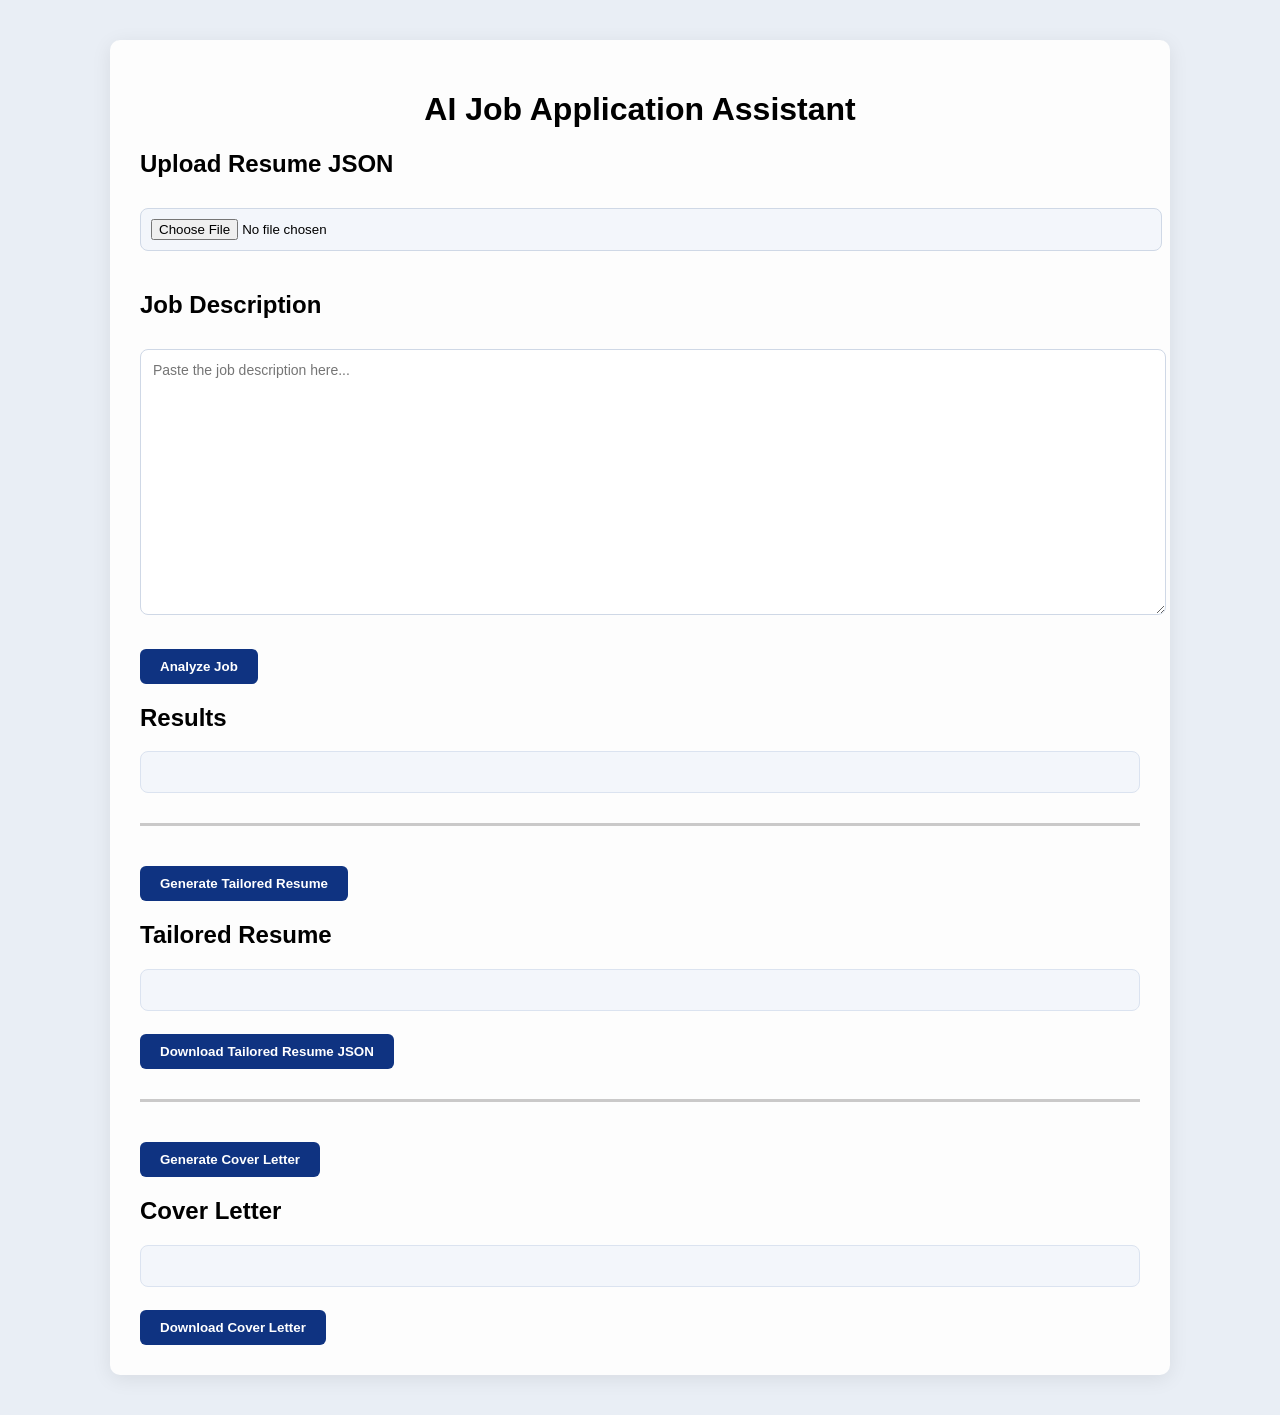
==== frontend/index.html @ 61732468 "Add loading states" ====
<!DOCTYPE html>
<html lang="en">
<head>
    <meta charset="UTF-8">
    <meta name="viewport" content="width=device-width, initial-scale=1.0">
    <link rel="stylesheet" href="style.css">
    <title>AI Job Application Assistant</title>
</head>

<body>
    <div class = "container">

        <h1>AI Job Application Assistant</h1>

        <div>
            <h2>Upload Resume JSON</h2>

            <input 
                type="file" 
                id="resumeUpload" 
                accept=".json"
            >
        </div>

        <div>
            <h2>Job Description</h2>

            <textarea
                id="jobDescription"
                placeholder="Paste the job description here..."
                rows="15"
                cols="80"
            ></textarea>
        </div>

        <div>
            <button onclick="analyzeJob()">
                Analyze Job
            </button>
        </div>

        <div>
            <h2>Results</h2>

            <pre id="results"></pre>
        </div>
        <hr>
        <div>
            <button onclick="generateResume()">
                Generate Tailored Resume
            </button>
        <h2>Tailored Resume</h2>
        <pre id="resumeResults"></pre>
        <button onclick="downloadResumeJson()">
                Download Tailored Resume JSON
        </button>
        </div>
        <hr>
        <div>
            <button onclick="generateCoverLetter()">
                Generate Cover Letter
            </button>
            <h2>Cover Letter</h2>
            <pre id="coverLetterResults"></pre>
            <button onclick="downloadCoverLetter()">
                Download Cover Letter
            </button>
        </div>
    </div>
    <script src="script.js"></script>
</body>
</html>
---- frontend/style.css ----
body {
    font-family: Arial, sans-serif;
    background-color: #e9eef5;
    margin: 0;
    padding: 40px;
}

.container {
    max-width: 1000px;
    margin: auto;
    background-color: #fdfdfd;
    padding: 30px;
    border-radius: 10px;
    box-shadow: 0 4px 20px rgba(0,0,0,0.08);
}

h1 {
    text-align: center;
}

input[type="file"] {
    margin-top: 10px;
    margin-bottom: 20px;
    padding: 10px;
    background-color: #f3f6fb;
    border: 1px solid #cfd8e6;
    border-radius: 8px;
    width: 100%;
}

textarea {
    width: 100%;
    min-height: 200px;
    margin-top: 10px;
    margin-bottom: 20px;
    padding: 12px;
    border: 1px solid #cfd8e6;
    border-radius: 8px;
    font-family: Arial, sans-serif;
    font-size: 14px;
    resize: vertical;
}

button {
    padding: 10px 20px;
    margin-right: 10px;
    margin-top: 10px;
    cursor: pointer;
    border: none;
    border-radius: 6px;
    background-color: #0f3381;
    color: white;
    font-weight: bold;
    transition: 0.2s;
}

pre {
    background-color: #f3f6fb;
    padding: 20px;
    overflow-x: auto;
    white-space: pre-wrap;
    border-radius: 8px;
    border: 1px solid #dbe3f0;
    line-height: 1.5;
}

section {
    margin-bottom: 40px;
}

button:hover {
    opacity: 0.9;
}

hr {
    margin: 30px 0;
    border: none;
    border-top: 3px solid #cac9c9;
}
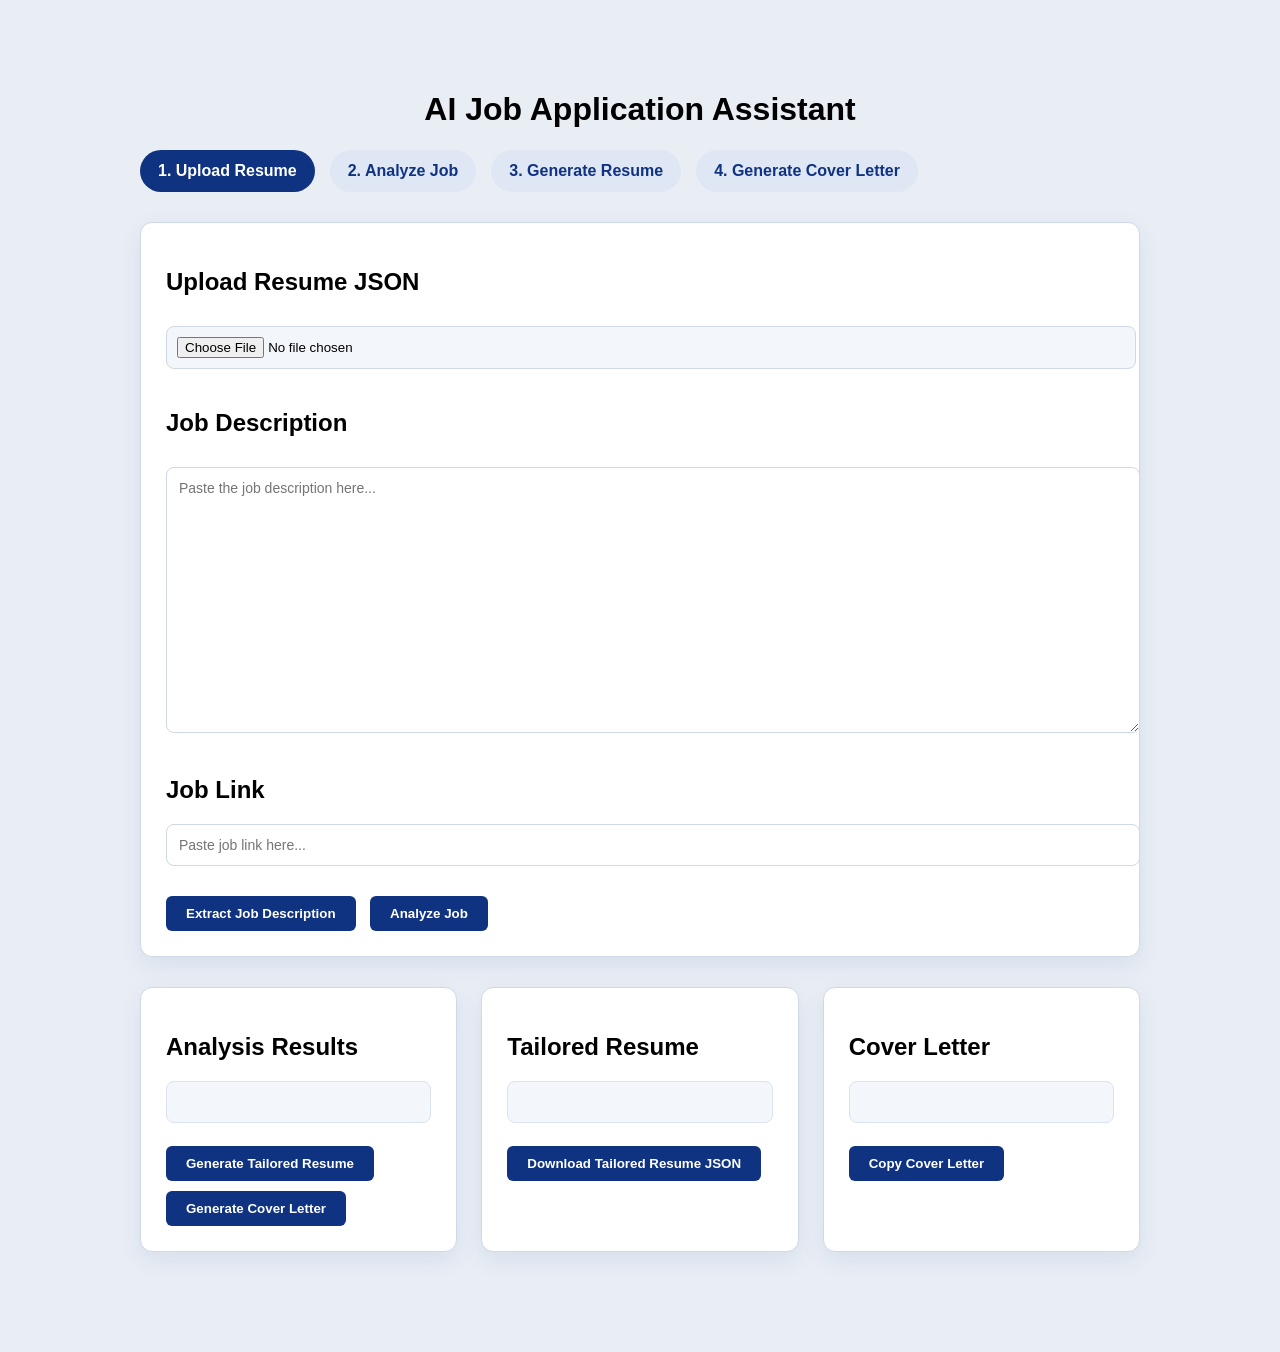
==== commit 74577ee3: "Add job URL extraction workflow and improve frontend UX" ====
--- a/frontend/index.html
+++ b/frontend/index.html
@@ -12,7 +12,29 @@
 
         <h1>AI Job Application Assistant</h1>
 
-        <div>
+        <div class="workflow-steps">
+
+            <div id="step1" class="step active">
+                1. Upload Resume
+            </div>
+
+            <div id="step2" class="step">
+                2. Analyze Job
+            </div>
+
+            <div id="step3" class="step">
+                3. Generate Resume
+            </div>
+
+            <div id="step4" class="step">
+                4. Generate Cover Letter
+            </div>
+
+        </div>
+
+        <div id="statusMessage"></div>
+
+        <div class="card">
             <h2>Upload Resume JSON</h2>
 
             <input 
@@ -20,9 +42,6 @@
                 id="resumeUpload" 
                 accept=".json"
             >
-        </div>
-
-        <div>
             <h2>Job Description</h2>
 
             <textarea
@@ -31,40 +50,51 @@
                 rows="15"
                 cols="80"
             ></textarea>
-        </div>
 
-        <div>
-            <button onclick="analyzeJob()">
+            <h2>Job Link</h2>
+
+            <input
+                type="text"
+                id="jobLink"
+                placeholder="Paste job link here..."
+            >
+            <button id="extractButton" onclick="extractJobFromUrl()">
+                Extract Job Description
+            </button>
+
+            <button id="analyzeButton" onclick="analyzeJob()">
                 Analyze Job
             </button>
         </div>
+        <div class = "workflow-grid">
+            <div class="card">
+                <h2>Analysis Results</h2>
+                <pre id="analysisResults"></pre>
 
-        <div>
-            <h2>Results</h2>
+                <button id="resumeButton" onclick="generateResume()">
+                    Generate Tailored Resume
+                </button>
+                
+                <button id="coverLetterButton" onclick="generateCoverLetter()">
+                    Generate Cover Letter
+                </button>
+            </div>
+            <div class="card">
+                <h2>Tailored Resume</h2>
+                <pre id="resumeResults"></pre>
 
-            <pre id="results"></pre>
-        </div>
-        <hr>
-        <div>
-            <button onclick="generateResume()">
-                Generate Tailored Resume
-            </button>
-        <h2>Tailored Resume</h2>
-        <pre id="resumeResults"></pre>
-        <button onclick="downloadResumeJson()">
-                Download Tailored Resume JSON
-        </button>
-        </div>
-        <hr>
-        <div>
-            <button onclick="generateCoverLetter()">
-                Generate Cover Letter
-            </button>
-            <h2>Cover Letter</h2>
-            <pre id="coverLetterResults"></pre>
-            <button onclick="downloadCoverLetter()">
-                Download Cover Letter
-            </button>
+                <button onclick="downloadResumeJson()">
+                        Download Tailored Resume JSON
+                </button>
+            </div>
+            <div class="card">
+                <h2>Cover Letter</h2>
+                <pre id="coverLetterResults"></pre>
+
+                <button onclick="copyCoverLetter()">
+                    Copy Cover Letter
+                </button>
+            </div>
         </div>
     </div>
     <script src="script.js"></script>
--- a/frontend/style.css
+++ b/frontend/style.css
@@ -8,10 +8,17 @@
 .container {
     max-width: 1000px;
     margin: auto;
-    background-color: #fdfdfd;
     padding: 30px;
-    border-radius: 10px;
-    box-shadow: 0 4px 20px rgba(0,0,0,0.08);
+}
+
+#statusMessage {
+    margin-bottom: 20px;
+    padding: 12px;
+    border-radius: 8px;
+    background-color: #e8f0fe;
+    color: #0f3381;
+    font-weight: bold;
+    display: none;
 }
 
 h1 {
@@ -26,6 +33,30 @@
     border: 1px solid #cfd8e6;
     border-radius: 8px;
     width: 100%;
+}
+
+input[type="text"] {
+    width: 100%;
+    padding: 12px;
+    border: 1px solid #cfd8e6;
+    border-radius: 8px;
+    font-size: 14px;
+    margin-bottom: 20px;
+}
+
+.card {
+    background-color: #ffffff;
+    border: 1px solid #cfd8e6;
+    border-radius: 12px;
+    padding: 25px;
+    margin-bottom: 30px;
+    box-shadow: 0 8px 24px rgba(15, 51, 129, 0.08);
+}
+
+.workflow-grid {
+    display: grid;
+    grid-template-columns: repeat(3, 1fr);
+    gap: 24px;
 }
 
 textarea {
@@ -72,8 +103,27 @@
     opacity: 0.9;
 }
 
-hr {
-    margin: 30px 0;
-    border: none;
-    border-top: 3px solid #cac9c9;
+.workflow-steps {
+    display: flex;
+    gap: 15px;
+    margin-bottom: 30px;
+    flex-wrap: wrap;
+}
+
+.step {
+    padding: 12px 18px;
+    border-radius: 999px;
+    background-color: #dfe7f5;
+    color: #0f3381;
+    font-weight: bold;
+}
+
+.step.active {
+    background-color: #0f3381;
+    color: white;
+}
+
+.step.completed {
+    background-color: #4caf50;
+    color: white;
 }
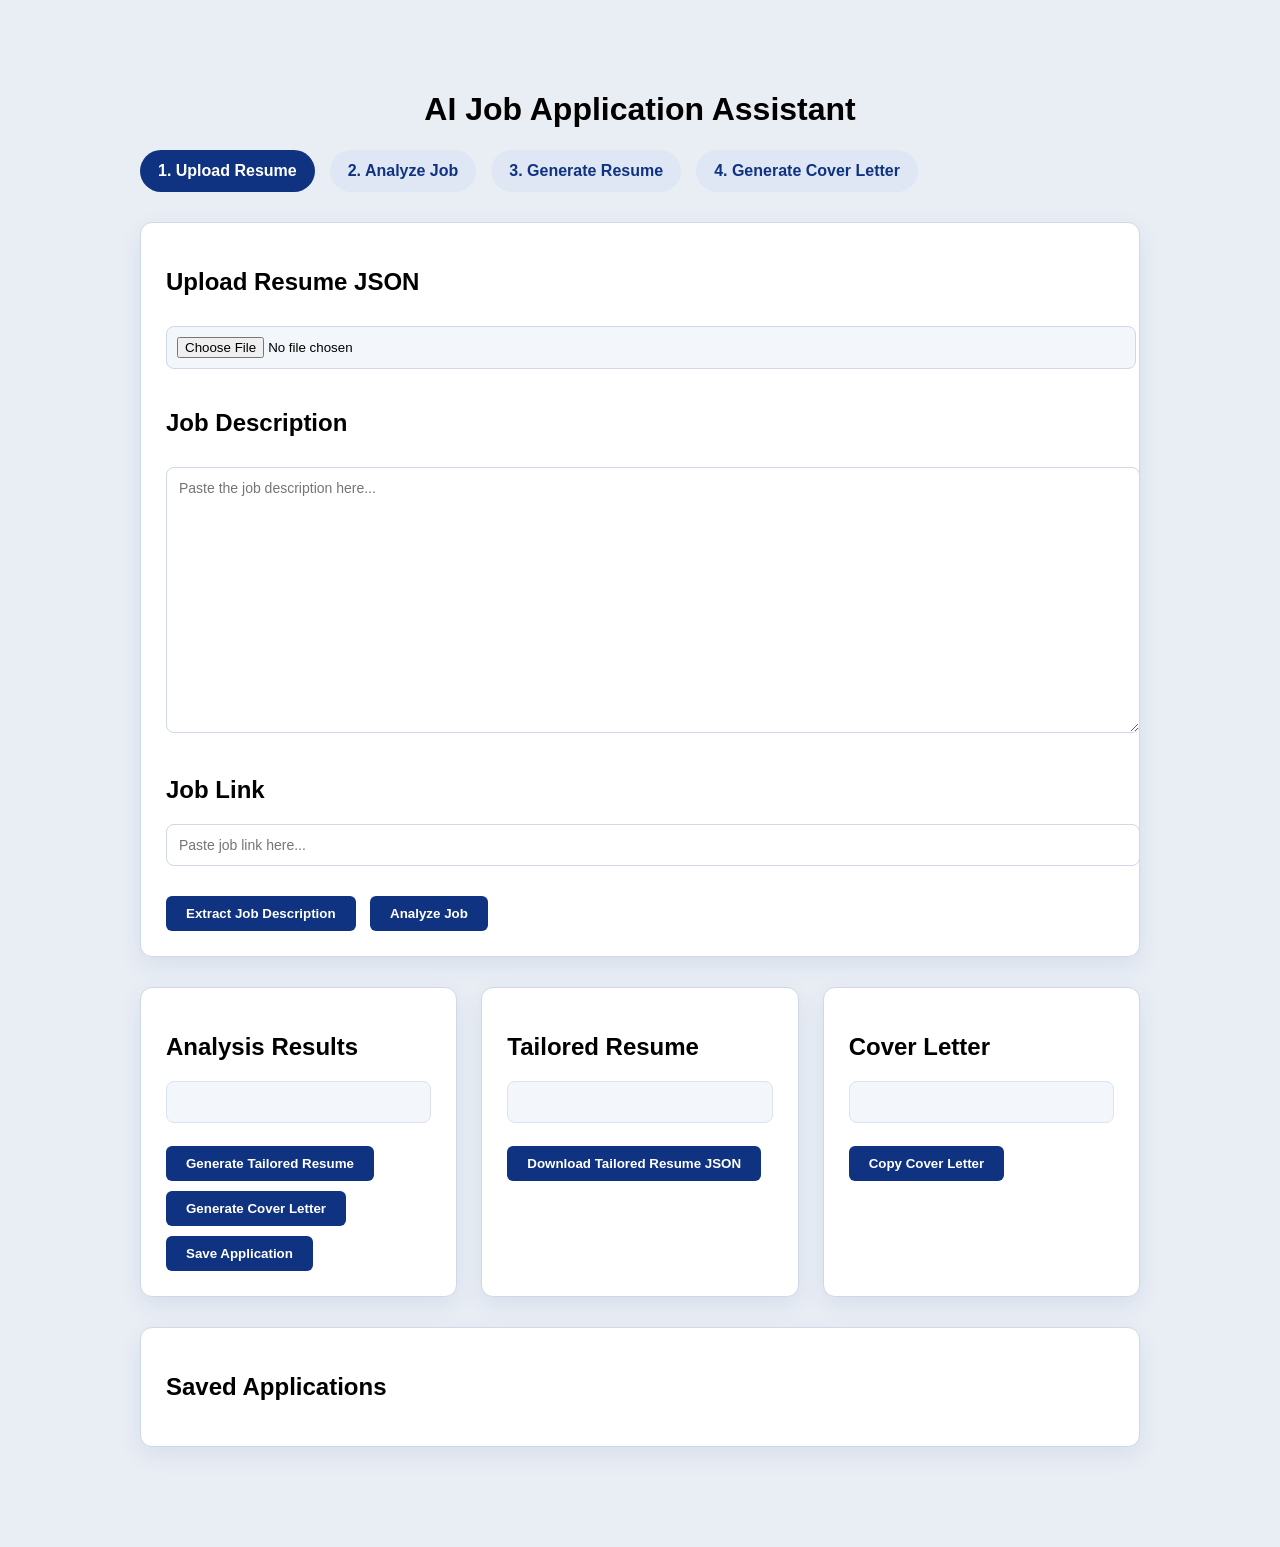
==== commit 1492dd9f: "Add local application tracking with persistent storage" ====
--- a/frontend/index.html
+++ b/frontend/index.html
@@ -78,6 +78,10 @@
                 <button id="coverLetterButton" onclick="generateCoverLetter()">
                     Generate Cover Letter
                 </button>
+
+                <button onclick="saveApplication()">
+                    Save Application
+                </button>
             </div>
             <div class="card">
                 <h2>Tailored Resume</h2>
@@ -96,6 +100,10 @@
                 </button>
             </div>
         </div>
+        <div class="card">
+            <h2>Saved Applications</h2>
+            <div id="savedApplicationsList"></div>
+        </div>
     </div>
     <script src="script.js"></script>
 </body>
--- a/frontend/style.css
+++ b/frontend/style.css
@@ -126,4 +126,13 @@
 .step.completed {
     background-color: #4caf50;
     color: white;
+}
+
+.saved-application {
+    background-color: #f3f6fb;
+    border: 1px solid #dbe3f0;
+    border-radius: 8px;
+    padding: 15px;
+    margin-bottom: 12px;
+    line-height: 1.5;
 }
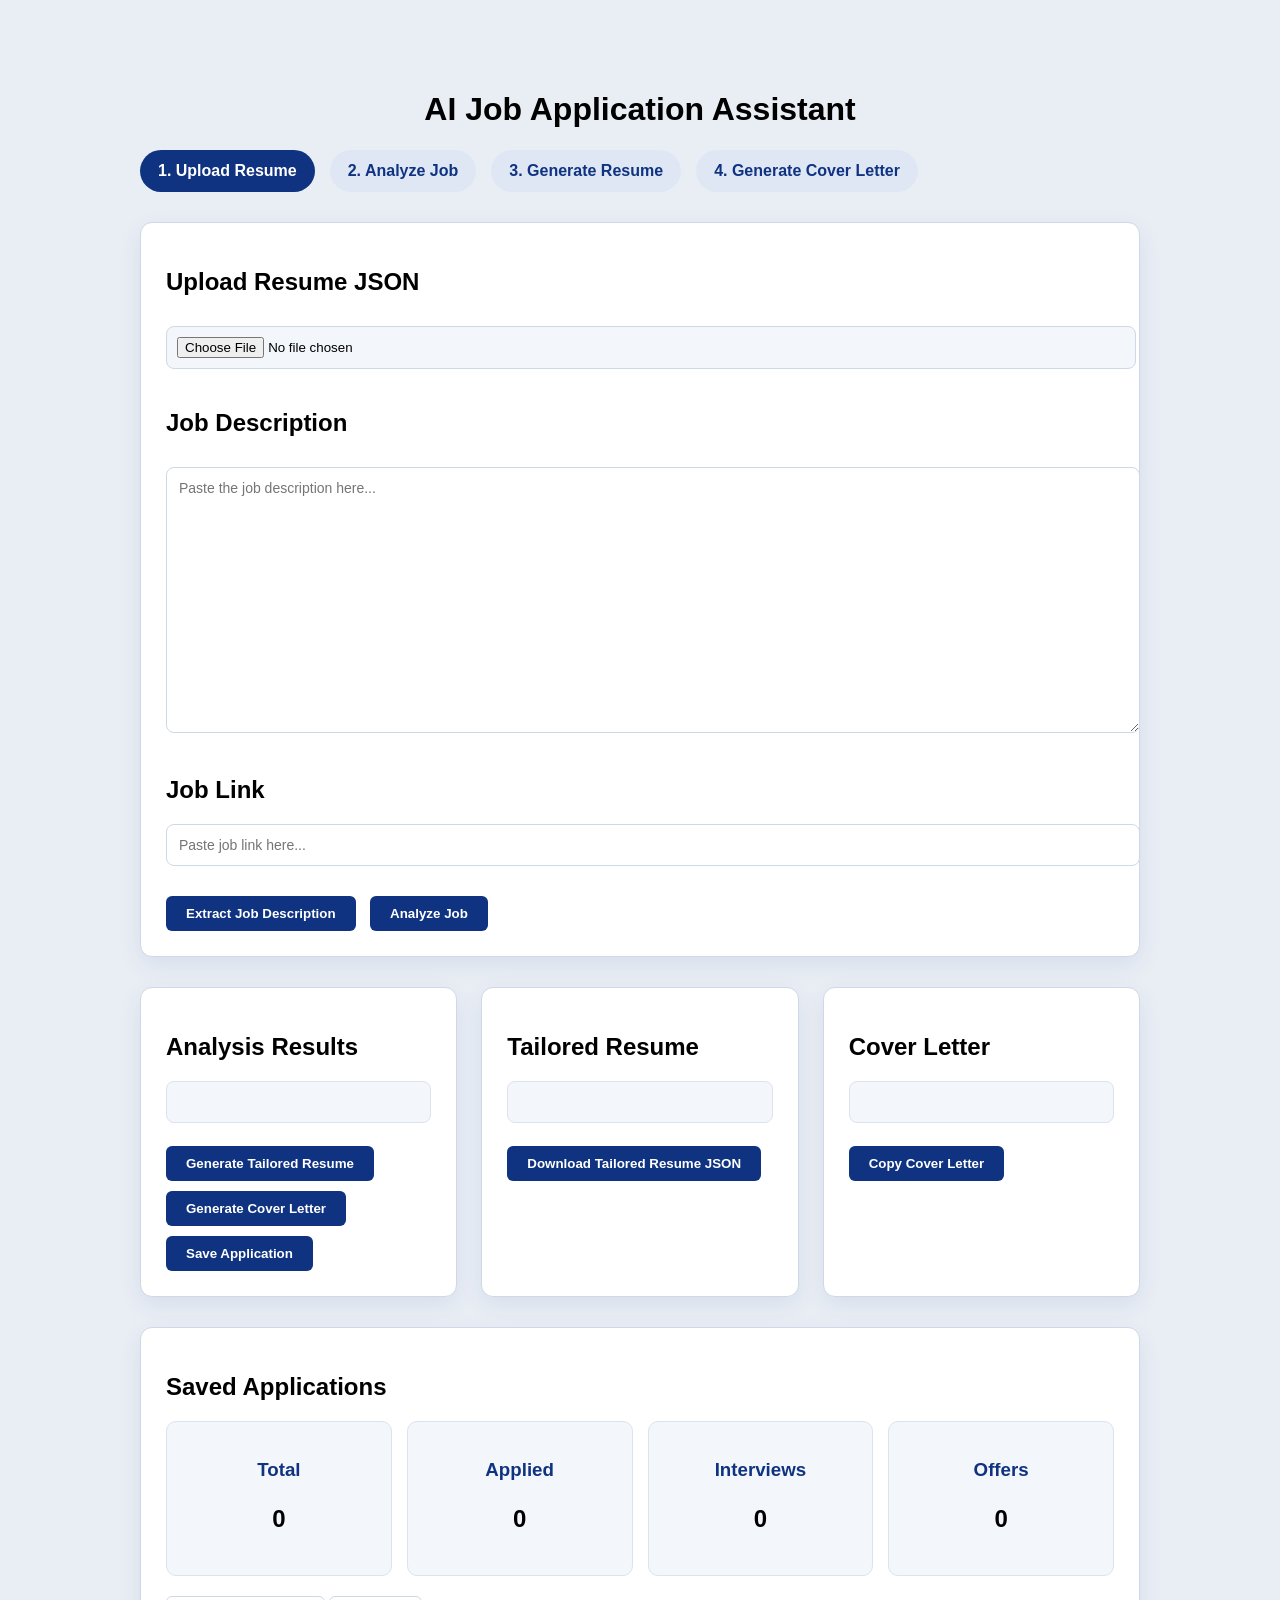
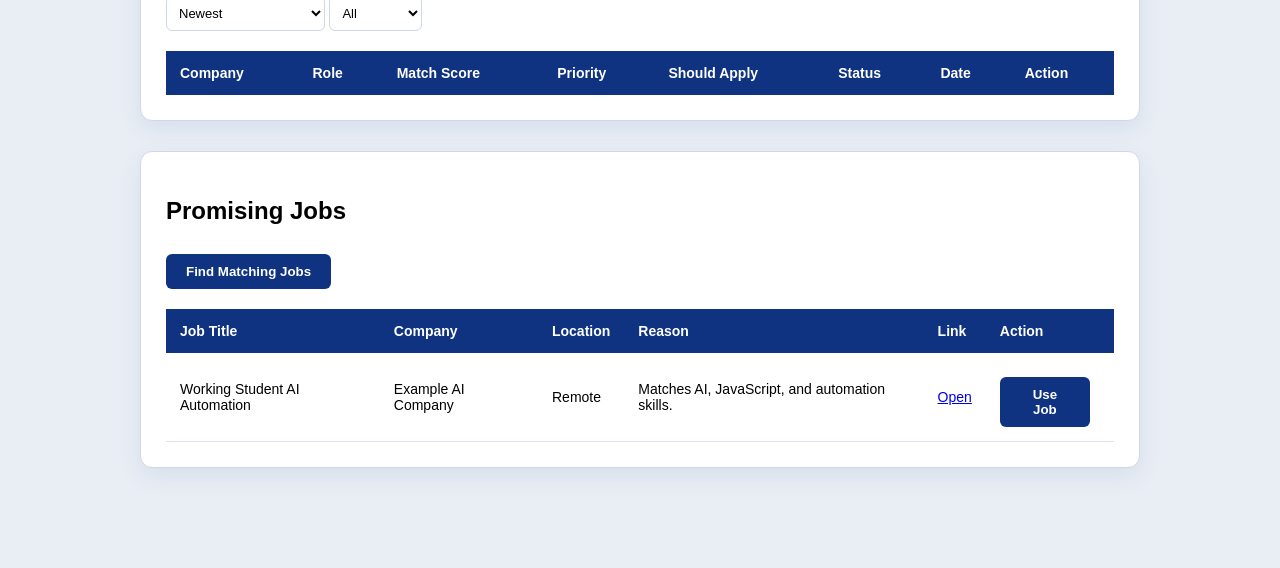
==== commit 3121d0a8: "Add promising jobs workflow and resume-based job discovery foundation" ====
--- a/frontend/index.html
+++ b/frontend/index.html
@@ -102,7 +102,96 @@
         </div>
         <div class="card">
             <h2>Saved Applications</h2>
-            <div id="savedApplicationsList"></div>
+
+            <div class="dashboard-stats">
+
+                <div class="stat-card">
+                    <h3>Total</h3>
+                    <p id="totalCount">0</p>
+                </div>
+
+                <div class="stat-card">
+                    <h3>Applied</h3>
+                    <p id="appliedCount">0</p>
+                </div>
+
+                <div class="stat-card">
+                    <h3>Interviews</h3>
+                    <p id="interviewCount">0</p>
+                </div>
+
+                <div class="stat-card">
+                    <h3>Offers</h3>
+                    <p id="offerCount">0</p>
+                </div>
+
+            </div>
+
+            <select id="sortOption" onchange="renderSavedApplications()">
+
+                <option value="newest">Newest</option>
+
+                <option value="highestScore">
+                    Highest Match Score
+                </option>
+
+                <option value="lowestScore">
+                    Lowest Match Score
+                </option>
+
+            </select>
+
+            <select id="statusFilter" onchange="renderSavedApplications()">
+                <option value="All">All</option>
+                <option value="Saved">Saved</option>
+                <option value="Applied">Applied</option>
+                <option value="Interview">Interview</option>
+                <option value="Rejected">Rejected</option>
+                <option value="Offer">Offer</option>
+                <option value="Accepted">Accepted</option>
+            </select>
+
+            <table>
+                <thead>
+                    <tr>
+                        <th>Company</th>
+                        <th>Role</th>
+                        <th>Match Score</th>
+                        <th>Priority</th>
+                        <th>Should Apply</th>
+                        <th>Status</th>
+                        <th>Date</th>
+                        <th>Action</th>
+                    </tr>
+                </thead>
+
+                <tbody id="savedApplicationsList"></tbody>
+            </table>
+        </div>
+        <div class="card">
+
+            <h2>Promising Jobs</h2>
+            <button onclick="findJobs()">
+                Find Matching Jobs
+            </button>
+
+            <table>
+
+                <thead>
+                    <tr>
+                        <th>Job Title</th>
+                        <th>Company</th>
+                        <th>Location</th>
+                        <th>Reason</th>
+                        <th>Link</th>
+                        <th>Action</th>
+                    </tr>
+                </thead>
+
+                <tbody id="promisingJobsList"></tbody>
+
+            </table>
+
         </div>
     </div>
     <script src="script.js"></script>
--- a/frontend/style.css
+++ b/frontend/style.css
@@ -135,4 +135,67 @@
     padding: 15px;
     margin-bottom: 12px;
     line-height: 1.5;
+}
+
+table {
+    width: 100%;
+    border-collapse: collapse;
+    margin-top: 20px;
+    background-color: white;
+}
+
+th {
+    background-color: #0f3381;
+    color: white;
+    padding: 14px;
+    text-align: left;
+    font-size: 14px;
+}
+
+td {
+    padding: 14px;
+    border-bottom: 1px solid #dbe3f0;
+    font-size: 14px;
+    vertical-align: middle;
+}
+
+tr:hover {
+    background-color: #f5f8fc;
+}
+
+select {
+    padding: 8px;
+    border-radius: 6px;
+    border: 1px solid #cfd8e6;
+    background-color: white;
+    font-size: 13px;
+}
+
+tbody tr:nth-child(even) {
+    background-color: #fafcff;
+}
+
+.dashboard-stats {
+    display: grid;
+    grid-template-columns: repeat(4, 1fr);
+    gap: 15px;
+    margin-bottom: 20px;
+}
+
+.stat-card {
+    background-color: #f3f6fb;
+    border: 1px solid #dbe3f0;
+    border-radius: 10px;
+    padding: 18px;
+    text-align: center;
+}
+
+.stat-card h3 {
+    margin-bottom: 10px;
+    color: #0f3381;
+}
+
+.stat-card p {
+    font-size: 24px;
+    font-weight: bold;
 }
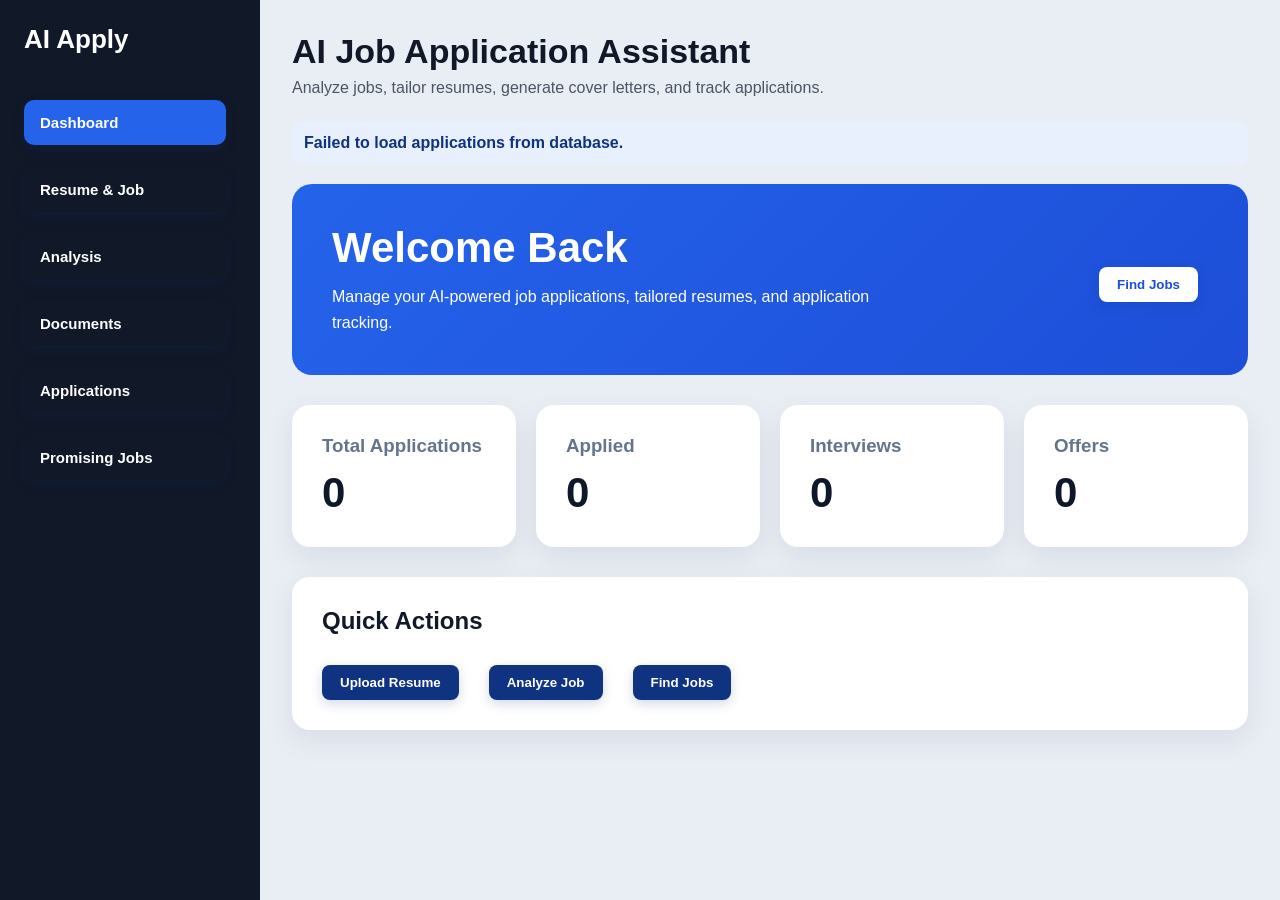
==== commit 05d867c5: "Final UX cleanup" ====
--- a/frontend/index.html
+++ b/frontend/index.html
@@ -8,192 +8,371 @@
 </head>
 
 <body>
-    <div class = "container">
-
-        <h1>AI Job Application Assistant</h1>
-
-        <div class="workflow-steps">
-
-            <div id="step1" class="step active">
-                1. Upload Resume
+
+    <div class="app-layout">
+
+        <aside class="sidebar">
+            <div class="logo-area">
+                <h2>AI Apply</h2>
             </div>
 
-            <div id="step2" class="step">
-                2. Analyze Job
-            </div>
-
-            <div id="step3" class="step">
-                3. Generate Resume
-            </div>
-
-            <div id="step4" class="step">
-                4. Generate Cover Letter
-            </div>
-
-        </div>
-
-        <div id="statusMessage"></div>
-
-        <div class="card">
-            <h2>Upload Resume JSON</h2>
-
-            <input 
-                type="file" 
-                id="resumeUpload" 
-                accept=".json"
-            >
-            <h2>Job Description</h2>
-
-            <textarea
-                id="jobDescription"
-                placeholder="Paste the job description here..."
-                rows="15"
-                cols="80"
-            ></textarea>
-
-            <h2>Job Link</h2>
-
-            <input
-                type="text"
-                id="jobLink"
-                placeholder="Paste job link here..."
-            >
-            <button id="extractButton" onclick="extractJobFromUrl()">
-                Extract Job Description
-            </button>
-
-            <button id="analyzeButton" onclick="analyzeJob()">
-                Analyze Job
-            </button>
-        </div>
-        <div class = "workflow-grid">
-            <div class="card">
-                <h2>Analysis Results</h2>
-                <pre id="analysisResults"></pre>
-
-                <button id="resumeButton" onclick="generateResume()">
-                    Generate Tailored Resume
-                </button>
-                
-                <button id="coverLetterButton" onclick="generateCoverLetter()">
-                    Generate Cover Letter
-                </button>
-
-                <button onclick="saveApplication()">
-                    Save Application
-                </button>
-            </div>
-            <div class="card">
-                <h2>Tailored Resume</h2>
-                <pre id="resumeResults"></pre>
-
-                <button onclick="downloadResumeJson()">
-                        Download Tailored Resume JSON
-                </button>
-            </div>
-            <div class="card">
-                <h2>Cover Letter</h2>
-                <pre id="coverLetterResults"></pre>
-
-                <button onclick="copyCoverLetter()">
-                    Copy Cover Letter
-                </button>
-            </div>
-        </div>
-        <div class="card">
-            <h2>Saved Applications</h2>
-
-            <div class="dashboard-stats">
-
-                <div class="stat-card">
-                    <h3>Total</h3>
-                    <p id="totalCount">0</p>
-                </div>
-
-                <div class="stat-card">
-                    <h3>Applied</h3>
-                    <p id="appliedCount">0</p>
-                </div>
-
-                <div class="stat-card">
-                    <h3>Interviews</h3>
-                    <p id="interviewCount">0</p>
-                </div>
-
-                <div class="stat-card">
-                    <h3>Offers</h3>
-                    <p id="offerCount">0</p>
-                </div>
-
-            </div>
-
-            <select id="sortOption" onchange="renderSavedApplications()">
-
-                <option value="newest">Newest</option>
-
-                <option value="highestScore">
-                    Highest Match Score
-                </option>
-
-                <option value="lowestScore">
-                    Lowest Match Score
-                </option>
-
-            </select>
-
-            <select id="statusFilter" onchange="renderSavedApplications()">
-                <option value="All">All</option>
-                <option value="Saved">Saved</option>
-                <option value="Applied">Applied</option>
-                <option value="Interview">Interview</option>
-                <option value="Rejected">Rejected</option>
-                <option value="Offer">Offer</option>
-                <option value="Accepted">Accepted</option>
-            </select>
-
-            <table>
-                <thead>
-                    <tr>
-                        <th>Company</th>
-                        <th>Role</th>
-                        <th>Match Score</th>
-                        <th>Priority</th>
-                        <th>Should Apply</th>
-                        <th>Status</th>
-                        <th>Date</th>
-                        <th>Action</th>
-                    </tr>
-                </thead>
-
-                <tbody id="savedApplicationsList"></tbody>
-            </table>
-        </div>
-        <div class="card">
-
-            <h2>Promising Jobs</h2>
-            <button onclick="findJobs()">
-                Find Matching Jobs
-            </button>
-
-            <table>
-
-                <thead>
-                    <tr>
-                        <th>Job Title</th>
-                        <th>Company</th>
-                        <th>Location</th>
-                        <th>Reason</th>
-                        <th>Link</th>
-                        <th>Action</th>
-                    </tr>
-                </thead>
-
-                <tbody id="promisingJobsList"></tbody>
-
-            </table>
-
-        </div>
+            <nav class="sidebar-nav">
+                <button class="nav-button active"
+                        data-view="dashboardView"
+                        onclick="goToView('dashboardView')">
+                    Dashboard
+                </button>
+                <button class="nav-button"
+                        data-view="resumeView"
+                        onclick="goToView('resumeView')">
+                    Resume & Job
+                </button>
+
+                <button class="nav-button"
+                        data-view="analysisView"
+                        onclick="goToView('analysisView')">
+                    Analysis
+                </button>
+
+                <button class="nav-button"
+                        data-view="documentsView"
+                        onclick="goToView('documentsView')">
+                    Documents
+                </button>
+
+                <button class="nav-button"
+                        data-view="applicationsView"
+                        onclick="goToView('applicationsView')">
+                    Applications
+                </button>
+
+                <button class="nav-button"
+                        data-view="jobsView"
+                        onclick="goToView('jobsView')">
+                    Promising Jobs
+                </button>
+            </nav>
+        </aside>
+
+        <main class="main-content">
+
+            <header class="top-header">
+                <h1>AI Job Application Assistant</h1>
+                <p>Analyze jobs, tailor resumes, generate cover letters, and track applications.</p>
+            </header>
+
+            <div id="statusMessage"></div>
+
+            <section id="dashboardView" class="view-section active-view">
+               <div class="hero-card">
+                    <div>
+                        <h1>Welcome Back</h1>
+                        <p>
+                            Manage your AI-powered job applications,
+                            tailored resumes, and application tracking.
+                        </p>
+                    </div>
+
+                    <button onclick="showView('jobsView', document.querySelectorAll('.nav-button')[5])">
+                        Find Jobs
+                    </button>
+                </div>
+
+                <div class="dashboard-overview">
+
+                    <div class="overview-card">
+                        <h3>Total Applications</h3>
+                        <p id="dashboardTotalCount">0</p>
+                    </div>
+
+                    <div class="overview-card">
+                        <h3>Applied</h3>
+                        <p id="dashboardAppliedCount">0</p>
+                    </div>
+
+                    <div class="overview-card">
+                        <h3>Interviews</h3>
+                        <p id="dashboardInterviewCount">0</p>
+                    </div>
+
+                    <div class="overview-card">
+                        <h3>Offers</h3>
+                        <p id="dashboardOfferCount">0</p>
+                    </div>
+
+                </div>
+
+                <div class="quick-actions-card">
+
+                    <h2>Quick Actions</h2>
+
+                    <div class="quick-actions">
+
+                        <button onclick="showView('resumeView', document.querySelectorAll('.nav-button')[1])">
+                            Upload Resume
+                        </button>
+
+                        <button onclick="showView('analysisView', document.querySelectorAll('.nav-button')[2])">
+                            Analyze Job
+                        </button>
+
+                        <button onclick="showView('jobsView', document.querySelectorAll('.nav-button')[5])">
+                            Find Jobs
+                        </button>
+
+                    </div>
+
+                </div>
+            </section>
+
+            <section id="resumeView" class="view-section">
+                <div class="resume-job-grid">
+
+                    <div class="card">
+
+                        <h2>Upload Resume</h2>
+
+                        <p class="section-description">
+                            Upload your master resume JSON for AI analysis and tailoring.
+                        </p>
+
+                        <input 
+                            type="file" 
+                            id="resumeUpload" 
+                            accept=".json"
+                        >
+
+                    </div>
+
+
+                    <div class="card">
+
+                        <h2>Job Input</h2>
+
+                        <p class="section-description">
+                            Paste a job description or extract directly from a job URL.
+                        </p>
+
+                        <input
+                            type="text"
+                            id="jobLink"
+                            placeholder="Paste job link here..."
+                        >
+
+                        <button id="extractButton"
+                                onclick="extractJobFromUrl()">
+                            Extract Job Description
+                        </button>
+
+                        <textarea
+                            id="jobDescription"
+                            placeholder="Paste the job description here..."
+                        ></textarea>
+
+                        <button id="analyzeButton"
+                                onclick="analyzeJob()">
+                            Analyze Job
+                        </button>
+
+                    </div>
+
+                </div>
+            </section>
+
+            <section id="analysisView" class="view-section">
+                <div class="card">
+                    <h2>Analysis Results</h2>
+
+                    <div id="analysisResults"></div>
+
+                    <button id="resumeButton" onclick="generateResume()">
+                        Generate Tailored Resume
+                    </button>
+                    
+                    <button id="coverLetterButton" onclick="generateCoverLetter()">
+                        Generate Cover Letter
+                    </button>
+
+                    <button onclick="saveApplication()">
+                        Save Application
+                    </button>
+                </div>
+            </section>
+
+            <section id="documentsView" class="view-section">
+                <div class="documents-grid">
+
+                    <div class="document-card">
+
+                        <div class="document-header">
+                            <div>
+                                <h2>Tailored Resume</h2>
+                                <p>
+                                    AI-optimized resume generated for the selected job.
+                                </p>
+                            </div>
+
+                            <button onclick="downloadResumeJson()">
+                                Download JSON
+                            </button>
+                        </div>
+
+                        <div class="document-preview">
+                            <pre id="resumeResults"></pre>
+                        </div>
+
+                    </div>
+
+
+                    <div class="document-card">
+
+                        <div class="document-header">
+                            <div>
+                                <h2>Cover Letter</h2>
+                                <p>
+                                    AI-generated personalized cover letter.
+                                </p>
+                            </div>
+
+                            <button onclick="copyCoverLetter()">
+                                Copy Letter
+                            </button>
+                        </div>
+
+                        <div class="document-preview">
+                            <pre id="coverLetterResults"></pre>
+                        </div>
+
+                    </div>
+
+                </div>
+            </section>
+
+            <section id="applicationsView" class="view-section">
+                <div class="card">
+                    <h2>Saved Applications</h2>
+
+                    <div class="dashboard-stats">
+
+                        <div class="stat-card">
+                            <h3>Total</h3>
+                            <p id="totalCount">0</p>
+                        </div>
+
+                        <div class="stat-card">
+                            <h3>Applied</h3>
+                            <p id="appliedCount">0</p>
+                        </div>
+
+                        <div class="stat-card">
+                            <h3>Interviews</h3>
+                            <p id="interviewCount">0</p>
+                        </div>
+
+                        <div class="stat-card">
+                            <h3>Offers</h3>
+                            <p id="offerCount">0</p>
+                        </div>
+
+                    </div>
+
+                    <div class="applications-toolbar">
+
+                        <div class="toolbar-left">
+
+                            <h2>Application Tracker</h2>
+
+                            <p>
+                                Track your applications, interviews,
+                                and offers in one place.
+                            </p>
+
+                        </div>
+
+                        <div class="toolbar-right">
+
+                            <select id="sortOption"
+                                    onchange="renderSavedApplications()">
+
+                                <option value="newest">
+                                    Newest
+                                </option>
+
+                                <option value="highestScore">
+                                    Highest Match Score
+                                </option>
+
+                                <option value="lowestScore">
+                                    Lowest Match Score
+                                </option>
+
+                            </select>
+
+                            <select id="statusFilter"
+                                    onchange="renderSavedApplications()">
+
+                                <option value="All">All</option>
+                                <option value="Saved">Saved</option>
+                                <option value="Applied">Applied</option>
+                                <option value="Interview">Interview</option>
+                                <option value="Rejected">Rejected</option>
+                                <option value="Offer">Offer</option>
+                                <option value="Accepted">Accepted</option>
+
+                            </select>
+
+                        </div>
+
+                    </div>
+
+                    <table>
+                        <thead>
+                            <tr>
+                                <th>Company</th>
+                                <th>Role</th>
+                                <th>Match Score</th>
+                                <th>Priority</th>
+                                <th>Should Apply</th>
+                                <th>Status</th>
+                                <th>Date</th>
+                                <th>Action</th>
+                            </tr>
+                        </thead>
+
+                        <tbody id="savedApplicationsList"></tbody>
+                    </table>
+                </div>
+            </section>
+
+            <section id="jobsView" class="view-section">
+                <div class="card">
+                    <h2>Promising Jobs</h2>
+
+                    <button onclick="findJobs()">
+                        Find Matching Jobs
+                    </button>
+
+                    <table>
+                        <thead>
+                            <tr>
+                                <th>Job Title</th>
+                                <th>Company</th>
+                                <th>Location</th>
+                                <th>Reason</th>
+                                <th>Link</th>
+                                <th>Action</th>
+                            </tr>
+                        </thead>
+
+                        <tbody id="promisingJobsList"></tbody>
+                    </table>
+                </div>
+            </section>
+
+        </main>
+
     </div>
+
     <script src="script.js"></script>
 </body>
 </html>
--- a/frontend/style.css
+++ b/frontend/style.css
@@ -1,14 +1,88 @@
+* {
+    margin: 0;
+    padding: 0;
+    box-sizing: border-box;
+}
+
 body {
     font-family: Arial, sans-serif;
+    background-color: #0f172a;
+    color: #111827;
+}
+
+.app-layout {
+    display: flex;
+    min-height: 100vh;
+}
+
+.sidebar {
+    width: 260px;
+    background-color: #111827;
+    color: white;
+    padding: 24px;
+    position: fixed;
+    left: 0;
+    top: 0;
+    height: 100vh;
+}
+
+.logo-area {
+    margin-bottom: 35px;
+}
+
+.logo-area h2 {
+    font-size: 26px;
+}
+
+.sidebar-nav {
+    display: flex;
+    flex-direction: column;
+    gap: 12px;
+}
+
+.nav-button {
+    background: transparent;
+    color: white;
+    border: none;
+    padding: 14px 16px;
+    border-radius: 10px;
+    text-align: left;
+    cursor: pointer;
+    font-size: 15px;
+}
+
+.nav-button:hover,
+.nav-button.active {
+    background-color: #2563eb;
+}
+
+.main-content {
+    margin-left: 260px;
+    width: calc(100% - 260px);
+    padding: 32px;
     background-color: #e9eef5;
-    margin: 0;
-    padding: 40px;
-}
-
-.container {
-    max-width: 1000px;
-    margin: auto;
-    padding: 30px;
+    min-height: 100vh;
+}
+
+.top-header {
+    margin-bottom: 25px;
+}
+
+.top-header h1 {
+    font-size: 34px;
+    margin-bottom: 8px;
+}
+
+.top-header p {
+    color: #4b5563;
+}
+
+.view-section {
+    display: none;
+}
+
+.active-view {
+    display: block;
 }
 
 #statusMessage {
@@ -21,68 +95,55 @@
     display: none;
 }
 
-h1 {
-    text-align: center;
-}
-
-input[type="file"] {
-    margin-top: 10px;
-    margin-bottom: 20px;
-    padding: 10px;
-    background-color: #f3f6fb;
+.card {
+    background-color: white;
     border: 1px solid #cfd8e6;
-    border-radius: 8px;
-    width: 100%;
-}
-
-input[type="text"] {
+    border-radius: 16px;
+    padding: 25px;
+    margin-bottom: 24px;
+    box-shadow: 0 8px 24px rgba(15, 51, 129, 0.08);
+}
+
+.workflow-grid {
+    display: grid;
+    grid-template-columns: repeat(2, 1fr);
+    gap: 24px;
+}
+
+input[type="file"],
+input[type="text"],
+textarea,
+select {
     width: 100%;
     padding: 12px;
     border: 1px solid #cfd8e6;
     border-radius: 8px;
     font-size: 14px;
-    margin-bottom: 20px;
-}
-
-.card {
-    background-color: #ffffff;
-    border: 1px solid #cfd8e6;
-    border-radius: 12px;
-    padding: 25px;
-    margin-bottom: 30px;
-    box-shadow: 0 8px 24px rgba(15, 51, 129, 0.08);
-}
-
-.workflow-grid {
-    display: grid;
-    grid-template-columns: repeat(3, 1fr);
-    gap: 24px;
-}
-
-textarea {
-    width: 100%;
-    min-height: 200px;
     margin-top: 10px;
     margin-bottom: 20px;
-    padding: 12px;
-    border: 1px solid #cfd8e6;
-    border-radius: 8px;
+}
+
+textarea {
+    min-height: 220px;
+    resize: vertical;
     font-family: Arial, sans-serif;
-    font-size: 14px;
-    resize: vertical;
 }
 
 button {
-    padding: 10px 20px;
+    padding: 10px 18px;
     margin-right: 10px;
     margin-top: 10px;
     cursor: pointer;
     border: none;
-    border-radius: 6px;
+    border-radius: 8px;
     background-color: #0f3381;
     color: white;
     font-weight: bold;
     transition: 0.2s;
+}
+
+button:hover {
+    opacity: 0.9;
 }
 
 pre {
@@ -95,18 +156,9 @@
     line-height: 1.5;
 }
 
-section {
-    margin-bottom: 40px;
-}
-
-button:hover {
-    opacity: 0.9;
-}
-
 .workflow-steps {
     display: flex;
     gap: 15px;
-    margin-bottom: 30px;
     flex-wrap: wrap;
 }
 
@@ -128,13 +180,29 @@
     color: white;
 }
 
-.saved-application {
+.dashboard-stats {
+    display: grid;
+    grid-template-columns: repeat(4, 1fr);
+    gap: 15px;
+    margin-bottom: 20px;
+}
+
+.stat-card {
     background-color: #f3f6fb;
     border: 1px solid #dbe3f0;
-    border-radius: 8px;
-    padding: 15px;
-    margin-bottom: 12px;
-    line-height: 1.5;
+    border-radius: 10px;
+    padding: 18px;
+    text-align: center;
+}
+
+.stat-card h3 {
+    margin-bottom: 10px;
+    color: #0f3381;
+}
+
+.stat-card p {
+    font-size: 24px;
+    font-weight: bold;
 }
 
 table {
@@ -163,39 +231,542 @@
     background-color: #f5f8fc;
 }
 
-select {
-    padding: 8px;
-    border-radius: 6px;
-    border: 1px solid #cfd8e6;
-    background-color: white;
-    font-size: 13px;
-}
-
 tbody tr:nth-child(even) {
     background-color: #fafcff;
 }
 
-.dashboard-stats {
+@media (max-width: 900px) {
+    .sidebar {
+        position: static;
+        width: 100%;
+        height: auto;
+    }
+
+    .app-layout {
+        flex-direction: column;
+    }
+
+    .main-content {
+        margin-left: 0;
+        width: 100%;
+    }
+
+    .workflow-grid,
+    .dashboard-stats {
+        grid-template-columns: 1fr;
+    }
+}
+
+.hero-card {
+    background: linear-gradient(
+        135deg,
+        #2563eb,
+        #1d4ed8
+    );
+
+    color: white;
+
+    border-radius: 20px;
+
+    padding: 40px;
+
+    display: flex;
+
+    justify-content: space-between;
+
+    align-items: center;
+
+    margin-bottom: 30px;
+}
+
+.hero-card h1 {
+    font-size: 42px;
+    margin-bottom: 12px;
+}
+
+.hero-card p {
+    max-width: 600px;
+    line-height: 1.6;
+}
+
+.hero-card button {
+    background: white;
+    color: #1d4ed8;
+    font-weight: bold;
+}
+
+.dashboard-overview {
     display: grid;
-    grid-template-columns: repeat(4, 1fr);
-    gap: 15px;
+
+    grid-template-columns: repeat(
+        4,
+        1fr
+    );
+
+    gap: 20px;
+
+    margin-bottom: 30px;
+}
+
+.overview-card {
+    background: white;
+
+    border-radius: 18px;
+
+    padding: 30px;
+
+    box-shadow: 0 10px 30px rgba(
+        15,
+        23,
+        42,
+        0.08
+    );
+}
+
+.overview-card h3 {
+    color: #64748b;
+    margin-bottom: 12px;
+}
+
+.overview-card p {
+    font-size: 42px;
+    font-weight: bold;
+    color: #0f172a;
+}
+
+.quick-actions-card {
+    background: white;
+
+    border-radius: 18px;
+
+    padding: 30px;
+
+    box-shadow: 0 10px 30px rgba(
+        15,
+        23,
+        42,
+        0.08
+    );
+}
+
+.quick-actions-card h2 {
     margin-bottom: 20px;
 }
 
+.quick-actions {
+    display: flex;
+    gap: 20px;
+    flex-wrap: wrap;
+}
+
+.resume-job-grid {
+    display: grid;
+
+    grid-template-columns: 1fr 2fr;
+
+    gap: 24px;
+}
+
+.section-description {
+    color: #64748b;
+
+    margin-bottom: 20px;
+
+    line-height: 1.5;
+}
+
+#jobDescription {
+    min-height: 320px;
+}
+
+.analysis-dashboard {
+    display: grid;
+    grid-template-columns: 220px repeat(3, 1fr);
+    gap: 20px;
+    align-items: stretch;
+}
+
+.score-circle {
+    background: conic-gradient(#2563eb 80%, #dbe3f0 0);
+    border-radius: 50%;
+    width: 180px;
+    height: 180px;
+    display: flex;
+    flex-direction: column;
+    align-items: center;
+    justify-content: center;
+    color: white;
+}
+
+.score-circle span {
+    font-size: 42px;
+    font-weight: bold;
+}
+
+.score-circle p {
+    font-weight: bold;
+}
+
+.analysis-info-card,
+.analysis-reason {
+    background: #f3f6fb;
+    border: 1px solid #dbe3f0;
+    border-radius: 14px;
+    padding: 22px;
+}
+
+.analysis-info-card h3,
+.analysis-reason h3 {
+    color: #64748b;
+    margin-bottom: 10px;
+}
+
+.analysis-info-card p {
+    font-size: 22px;
+    font-weight: bold;
+    color: #0f3381;
+}
+
+.analysis-reason {
+    grid-column: 2 / 5;
+}
+
+.documents-grid {
+    display: grid;
+
+    grid-template-columns: repeat(
+        2,
+        1fr
+    );
+
+    gap: 24px;
+}
+
+.document-card {
+    background: white;
+
+    border-radius: 20px;
+
+    overflow: hidden;
+
+    box-shadow: 0 10px 30px rgba(
+        15,
+        23,
+        42,
+        0.08
+    );
+}
+
+.document-header {
+    padding: 24px;
+
+    border-bottom: 1px solid #e5e7eb;
+
+    display: flex;
+
+    justify-content: space-between;
+
+    align-items: center;
+
+    gap: 20px;
+}
+
+.document-header h2 {
+    margin-bottom: 8px;
+}
+
+.document-header p {
+    color: #64748b;
+}
+
+.document-preview {
+    padding: 24px;
+}
+
+.document-preview pre {
+    background: #f8fafc;
+
+    border-radius: 14px;
+
+    padding: 20px;
+
+    max-height: 600px;
+
+    overflow-y: auto;
+
+    border: 1px solid #e2e8f0;
+}
+
+.applications-toolbar {
+    display: flex;
+
+    justify-content: space-between;
+
+    align-items: center;
+
+    margin-bottom: 24px;
+
+    gap: 20px;
+
+    flex-wrap: wrap;
+}
+
+.toolbar-left h2 {
+    margin-bottom: 8px;
+}
+
+.toolbar-left p {
+    color: #64748b;
+}
+
+.toolbar-right {
+    display: flex;
+    gap: 14px;
+}
+
+.status-badge {
+    padding: 8px 14px;
+
+    border-radius: 999px;
+
+    font-size: 12px;
+
+    font-weight: bold;
+
+    display: inline-block;
+}
+
+.status-badge.saved {
+    background: #e2e8f0;
+    color: #334155;
+}
+
+.status-badge.applied {
+    background: #dbeafe;
+    color: #1d4ed8;
+}
+
+.status-badge.interview {
+    background: #fef3c7;
+    color: #b45309;
+}
+
+.status-badge.offer {
+    background: #dcfce7;
+    color: #15803d;
+}
+
+.status-badge.accepted {
+    background: #bbf7d0;
+    color: #166534;
+}
+
+.status-badge.rejected {
+    background: #fee2e2;
+    color: #b91c1c;
+}
+
+.score-cell {
+    min-width: 120px;
+}
+
+.score-cell span {
+    font-weight: bold;
+    color: #0f3381;
+}
+
+.score-bar {
+    height: 8px;
+    background: #e2e8f0;
+    border-radius: 999px;
+    margin-top: 6px;
+    overflow: hidden;
+}
+
+.score-fill {
+    height: 100%;
+    background: #2563eb;
+    border-radius: 999px;
+}
+
+.priority-badge {
+    padding: 8px 14px;
+
+    border-radius: 999px;
+
+    font-size: 12px;
+
+    font-weight: bold;
+
+    display: inline-block;
+}
+
+.priority-badge.high {
+    background: #fee2e2;
+    color: #b91c1c;
+}
+
+.priority-badge.medium {
+    background: #fef3c7;
+    color: #b45309;
+}
+
+.priority-badge.low {
+    background: #dcfce7;
+    color: #15803d;
+}
+
+.action-button {
+    border: none;
+
+    padding: 10px 16px;
+
+    border-radius: 10px;
+
+    font-weight: bold;
+
+    cursor: pointer;
+
+    transition: 0.2s;
+}
+
+.action-button.delete {
+    background: #fee2e2;
+    color: #b91c1c;
+}
+
+.action-button.delete:hover {
+    background: #fecaca;
+}
+
+.view-section {
+    animation: fadeIn 0.25s ease-in-out;
+}
+
+@keyframes fadeIn {
+    from {
+        opacity: 0;
+        transform: translateY(8px);
+    }
+
+    to {
+        opacity: 1;
+        transform: translateY(0);
+    }
+}
+
+.card,
+.hero-card,
+.document-card,
+.quick-actions-card,
+.overview-card,
 .stat-card {
-    background-color: #f3f6fb;
-    border: 1px solid #dbe3f0;
-    border-radius: 10px;
-    padding: 18px;
+    transition: transform 0.2s ease, box-shadow 0.2s ease;
+}
+
+.card:hover,
+.document-card:hover,
+.overview-card:hover,
+.stat-card:hover {
+    transform: translateY(-2px);
+    box-shadow: 0 14px 35px rgba(15, 23, 42, 0.12);
+}
+
+button {
+    box-shadow: 0 4px 12px rgba(15, 51, 129, 0.18);
+}
+
+button:disabled {
+    opacity: 0.6;
+    cursor: not-allowed;
+}
+
+.empty-state {
     text-align: center;
-}
-
-.stat-card h3 {
-    margin-bottom: 10px;
+    padding: 40px;
+    color: #64748b;
+    background: #f8fafc;
+    border-radius: 16px;
+    border: 1px dashed #cbd5e1;
+}
+
+.loading-state {
+    text-align: center;
+    padding: 35px;
     color: #0f3381;
-}
-
-.stat-card p {
-    font-size: 24px;
-    font-weight: bold;
+    font-weight: bold;
+}
+
+.loading-spinner {
+    width: 34px;
+    height: 34px;
+    border: 4px solid #dbeafe;
+    border-top: 4px solid #2563eb;
+    border-radius: 50%;
+    animation: spin 0.8s linear infinite;
+    margin: 0 auto 15px auto;
+}
+
+@keyframes spin {
+    to {
+        transform: rotate(360deg);
+    }
+}
+
+.table-wrapper {
+    overflow-x: auto;
+    border-radius: 14px;
+}
+
+@media (max-width: 1100px) {
+    .analysis-dashboard {
+        grid-template-columns: 1fr 1fr;
+    }
+
+    .analysis-reason {
+        grid-column: 1 / 3;
+    }
+
+    .documents-grid,
+    .resume-job-grid {
+        grid-template-columns: 1fr;
+    }
+
+    .hero-card {
+        flex-direction: column;
+        align-items: flex-start;
+        gap: 20px;
+    }
+}
+
+@media (max-width: 700px) {
+    .main-content {
+        padding: 20px;
+    }
+
+    .top-header h1,
+    .hero-card h1 {
+        font-size: 28px;
+    }
+
+    .dashboard-overview {
+        grid-template-columns: 1fr;
+    }
+
+    .analysis-dashboard {
+        grid-template-columns: 1fr;
+    }
+
+    .analysis-reason {
+        grid-column: auto;
+    }
+
+    .score-circle {
+        margin: auto;
+    }
+
+    .toolbar-right {
+        flex-direction: column;
+        width: 100%;
+    }
 }
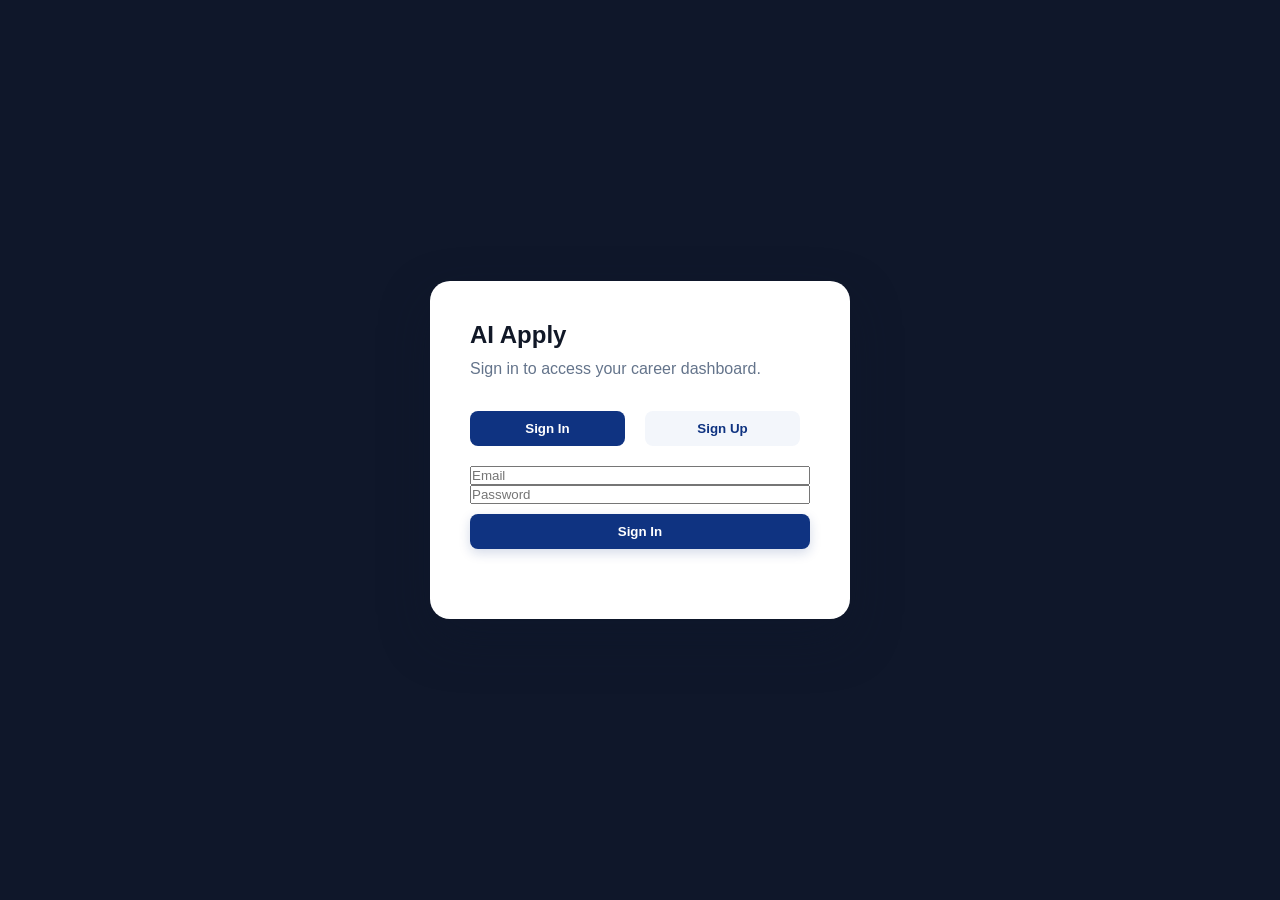
==== commit 0f045f56: "Save current Version 2 work" ====
--- a/frontend/index.html
+++ b/frontend/index.html
@@ -9,7 +9,33 @@
 
 <body>
 
-    <div class="app-layout">
+    <section id="authView" class="auth-view">
+        <div class="auth-card">
+            <h1>AI Apply</h1>
+            <p class="section-description">Sign in to access your career dashboard.</p>
+
+            <div class="auth-tabs">
+                <button type="button" id="showSignInTab" class="auth-tab active">Sign In</button>
+                <button type="button" id="showSignUpTab" class="auth-tab">Sign Up</button>
+            </div>
+
+            <form id="signInForm" class="auth-form">
+                <input type="email" id="signInEmail" placeholder="Email" required autocomplete="email">
+                <input type="password" id="signInPassword" placeholder="Password" required autocomplete="current-password">
+                <button type="submit">Sign In</button>
+            </form>
+
+            <form id="signUpForm" class="auth-form" style="display:none;">
+                <input type="email" id="signUpEmail" placeholder="Email" required autocomplete="email">
+                <input type="password" id="signUpPassword" placeholder="Password (min 6 characters)" required autocomplete="new-password">
+                <button type="submit">Create Account</button>
+            </form>
+
+            <p id="authError" class="auth-error"></p>
+        </div>
+    </section>
+
+    <div id="appShell" class="app-layout">
 
         <aside class="sidebar">
             <div class="logo-area">
@@ -17,39 +43,31 @@
             </div>
 
             <nav class="sidebar-nav">
-                <button class="nav-button active"
-                        data-view="dashboardView"
-                        onclick="goToView('dashboardView')">
+                <button class="nav-button active" data-view="dashboardView">
                     Dashboard
                 </button>
-                <button class="nav-button"
-                        data-view="resumeView"
-                        onclick="goToView('resumeView')">
+                <button class="nav-button" data-view="resumeView">
                     Resume & Job
                 </button>
 
-                <button class="nav-button"
-                        data-view="analysisView"
-                        onclick="goToView('analysisView')">
+                <button class="nav-button" data-view="analysisView">
                     Analysis
                 </button>
 
-                <button class="nav-button"
-                        data-view="documentsView"
-                        onclick="goToView('documentsView')">
+                <button class="nav-button" data-view="documentsView">
                     Documents
                 </button>
 
-                <button class="nav-button"
-                        data-view="applicationsView"
-                        onclick="goToView('applicationsView')">
+                <button class="nav-button" data-view="applicationsView">
                     Applications
                 </button>
 
-                <button class="nav-button"
-                        data-view="jobsView"
-                        onclick="goToView('jobsView')">
+                <button class="nav-button" data-view="jobsView">
                     Promising Jobs
+                </button>
+
+                <button id="signOutButton" class="nav-button sign-out-button">
+                    Sign Out
                 </button>
             </nav>
         </aside>
@@ -73,7 +91,7 @@
                         </p>
                     </div>
 
-                    <button onclick="showView('jobsView', document.querySelectorAll('.nav-button')[5])">
+                    <button data-goto="jobsView">
                         Find Jobs
                     </button>
                 </div>
@@ -108,15 +126,15 @@
 
                     <div class="quick-actions">
 
-                        <button onclick="showView('resumeView', document.querySelectorAll('.nav-button')[1])">
+                        <button data-goto="resumeView">
                             Upload Resume
                         </button>
 
-                        <button onclick="showView('analysisView', document.querySelectorAll('.nav-button')[2])">
+                        <button data-goto="analysisView">
                             Analyze Job
                         </button>
 
-                        <button onclick="showView('jobsView', document.querySelectorAll('.nav-button')[5])">
+                        <button data-goto="jobsView">
                             Find Jobs
                         </button>
 
@@ -133,14 +151,37 @@
                         <h2>Upload Resume</h2>
 
                         <p class="section-description">
-                            Upload your master resume JSON for AI analysis and tailoring.
+                            Upload your master resume as a JSON file, or upload a PDF and
+                            review the extracted content before it's saved.
                         </p>
 
-                        <input 
-                            type="file" 
-                            id="resumeUpload" 
+                        <label for="resumeUploadJson">Upload JSON</label>
+                        <input
+                            type="file"
+                            id="resumeUploadJson"
                             accept=".json"
                         >
+
+                        <label for="resumeUploadPdf">Upload PDF</label>
+                        <input
+                            type="file"
+                            id="resumeUploadPdf"
+                            accept=".pdf"
+                        >
+
+                        <div id="resumeReviewPanel" class="resume-review-panel" style="display:none;">
+                            <h3>Review extracted resume</h3>
+                            <p class="section-description">
+                                Check the extracted content below before saving it as your master resume.
+                            </p>
+                            <pre id="resumeReviewContent"></pre>
+                            <button id="confirmSaveResumeButton">Save as Master Resume</button>
+                            <button id="discardParsedResumeButton" class="secondary-button">Discard</button>
+                        </div>
+
+                        <p id="masterResumeStatus" class="section-description">
+                            No master resume saved yet.
+                        </p>
 
                     </div>
 
@@ -159,8 +200,7 @@
                             placeholder="Paste job link here..."
                         >
 
-                        <button id="extractButton"
-                                onclick="extractJobFromUrl()">
+                        <button id="extractButton">
                             Extract Job Description
                         </button>
 
@@ -169,8 +209,7 @@
                             placeholder="Paste the job description here..."
                         ></textarea>
 
-                        <button id="analyzeButton"
-                                onclick="analyzeJob()">
+                        <button id="analyzeButton">
                             Analyze Job
                         </button>
 
@@ -185,15 +224,15 @@
 
                     <div id="analysisResults"></div>
 
-                    <button id="resumeButton" onclick="generateResume()">
+                    <button id="resumeButton">
                         Generate Tailored Resume
                     </button>
-                    
-                    <button id="coverLetterButton" onclick="generateCoverLetter()">
+
+                    <button id="coverLetterButton">
                         Generate Cover Letter
                     </button>
 
-                    <button onclick="saveApplication()">
+                    <button id="saveApplicationButton">
                         Save Application
                     </button>
                 </div>
@@ -212,7 +251,7 @@
                                 </p>
                             </div>
 
-                            <button onclick="downloadResumeJson()">
+                            <button id="downloadResumeButton">
                                 Download JSON
                             </button>
                         </div>
@@ -234,7 +273,7 @@
                                 </p>
                             </div>
 
-                            <button onclick="copyCoverLetter()">
+                            <button id="copyCoverLetterButton">
                                 Copy Letter
                             </button>
                         </div>
@@ -291,8 +330,7 @@
 
                         <div class="toolbar-right">
 
-                            <select id="sortOption"
-                                    onchange="renderSavedApplications()">
+                            <select id="sortOption">
 
                                 <option value="newest">
                                     Newest
@@ -308,8 +346,7 @@
 
                             </select>
 
-                            <select id="statusFilter"
-                                    onchange="renderSavedApplications()">
+                            <select id="statusFilter">
 
                                 <option value="All">All</option>
                                 <option value="Saved">Saved</option>
@@ -348,7 +385,7 @@
                 <div class="card">
                     <h2>Promising Jobs</h2>
 
-                    <button onclick="findJobs()">
+                    <button id="findJobsButton">
                         Find Matching Jobs
                     </button>
 
@@ -373,6 +410,6 @@
 
     </div>
 
-    <script src="script.js"></script>
+    <script type="module" src="js/main.js"></script>
 </body>
-</html>+</html>
--- a/frontend/style.css
+++ b/frontend/style.css
@@ -739,6 +739,89 @@
     }
 }
 
+#appShell {
+    display: none;
+}
+
+.auth-view {
+    min-height: 100vh;
+    display: flex;
+    align-items: center;
+    justify-content: center;
+    background-color: #0f172a;
+    padding: 24px;
+}
+
+.auth-card {
+    background: white;
+    border-radius: 20px;
+    padding: 40px;
+    width: 100%;
+    max-width: 420px;
+    box-shadow: 0 20px 50px rgba(15, 23, 42, 0.35);
+}
+
+.auth-card h1 {
+    margin-bottom: 8px;
+}
+
+.auth-tabs {
+    display: flex;
+    gap: 10px;
+    margin: 20px 0;
+}
+
+.auth-tab {
+    flex: 1;
+    background: #f3f6fb;
+    color: #0f3381;
+    box-shadow: none;
+}
+
+.auth-tab.active {
+    background-color: #0f3381;
+    color: white;
+}
+
+.auth-form {
+    display: flex;
+    flex-direction: column;
+}
+
+.auth-form button {
+    width: 100%;
+}
+
+.auth-error {
+    color: #b91c1c;
+    font-weight: bold;
+    margin-top: 10px;
+    min-height: 20px;
+}
+
+.sign-out-button {
+    margin-top: auto;
+    background-color: rgba(255, 255, 255, 0.08);
+}
+
+.resume-review-panel {
+    margin-top: 10px;
+    padding: 20px;
+    border-radius: 14px;
+    background: #f3f6fb;
+    border: 1px solid #dbe3f0;
+}
+
+.resume-review-panel pre {
+    max-height: 320px;
+    overflow-y: auto;
+}
+
+.secondary-button {
+    background-color: #e2e8f0;
+    color: #334155;
+}
+
 @media (max-width: 700px) {
     .main-content {
         padding: 20px;
